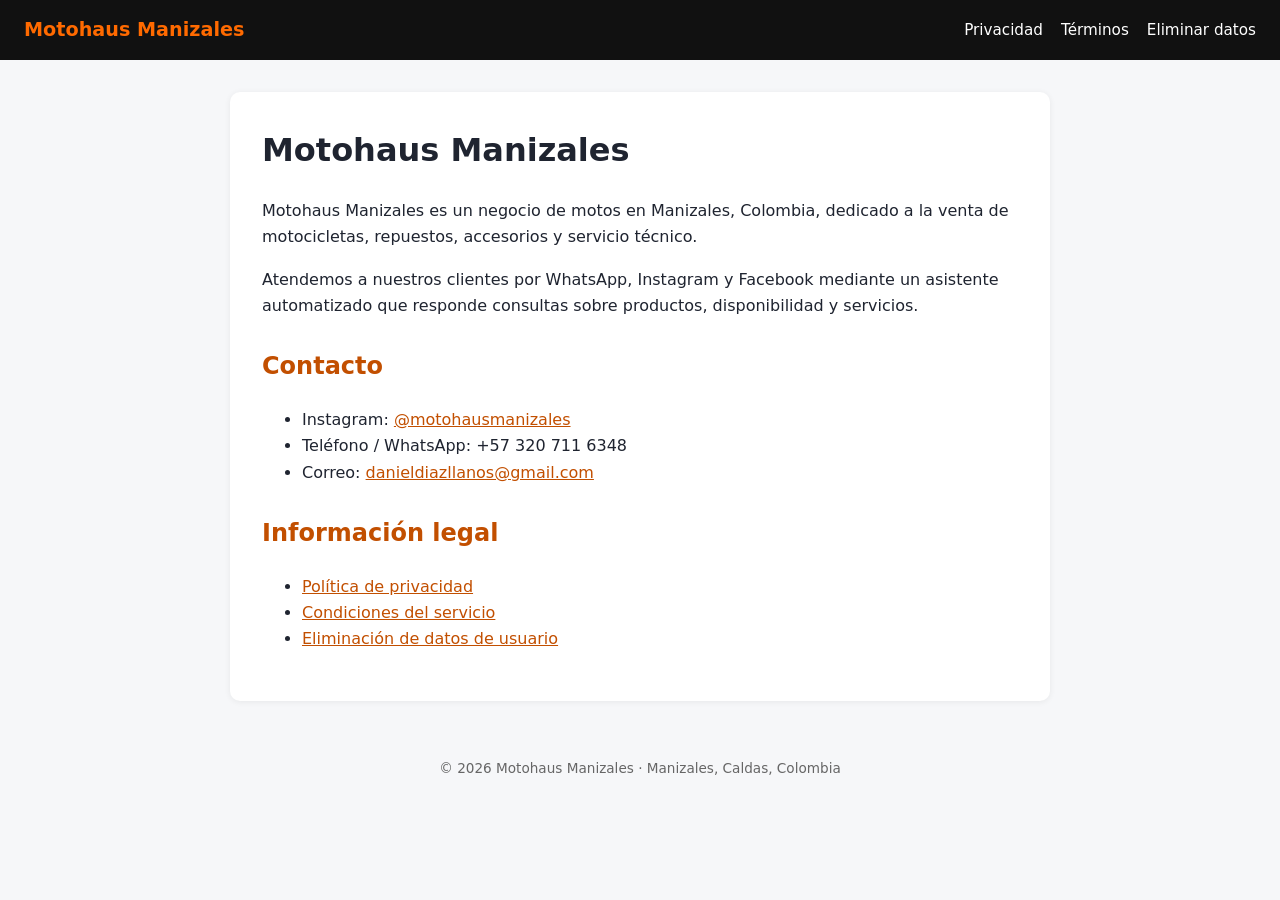
==== index.html @ 6884bd12 "Sitio Motohaus: privacidad, terminos y eliminacion de datos" ====
<!doctype html>
<html lang="es"><head><meta charset="utf-8"><meta name="viewport" content="width=device-width,initial-scale=1">
<title>Inicio | Motohaus Manizales</title><link rel="stylesheet" href="style.css"></head><body>
<header><a href="index.html" class="logo">Motohaus Manizales</a>
<nav><a href="privacidad.html">Privacidad</a><a href="terminos.html">Términos</a><a href="eliminar-datos.html">Eliminar datos</a></nav></header><main>
<h1>Motohaus Manizales</h1>
<p>Motohaus Manizales es un negocio de motos en Manizales, Colombia, dedicado a la venta de motocicletas, repuestos, accesorios y servicio técnico.</p>
<p>Atendemos a nuestros clientes por WhatsApp, Instagram y Facebook mediante un asistente automatizado que responde consultas sobre productos, disponibilidad y servicios.</p>
<h2>Contacto</h2>
<ul><li>Instagram: <a href="https://www.instagram.com/motohausmanizales/">@motohausmanizales</a></li>
<li>Teléfono / WhatsApp: +57 320 711 6348</li>
<li>Correo: <a href="mailto:danieldiazllanos@gmail.com">danieldiazllanos@gmail.com</a></li></ul>
<h2>Información legal</h2>
<ul><li><a href="privacidad.html">Política de privacidad</a></li><li><a href="terminos.html">Condiciones del servicio</a></li><li><a href="eliminar-datos.html">Eliminación de datos de usuario</a></li></ul>
</main><footer>© 2026 Motohaus Manizales · Manizales, Caldas, Colombia</footer></body></html>
---- style.css ----
*{box-sizing:border-box}body{margin:0;font-family:system-ui,Segoe UI,Arial,sans-serif;color:#1f2430;background:#f6f7f9;line-height:1.65}
header{background:#111;color:#fff;display:flex;flex-wrap:wrap;justify-content:space-between;align-items:center;padding:14px 24px;gap:8px}
header a{color:#fff;text-decoration:none}.logo{font-weight:700;font-size:1.2rem;color:#ff6a00}
nav a{margin-left:18px;font-size:.95rem}nav a:hover{color:#ff6a00}
main{max-width:820px;margin:32px auto;background:#fff;padding:32px;border-radius:10px;box-shadow:0 1px 6px #0001}
h1{margin-top:0}h2{margin-top:28px;color:#c24f00}a{color:#c24f00}
footer{text-align:center;color:#666;font-size:.85rem;padding:24px}
@media(max-width:600px){main{margin:12px;padding:20px}}
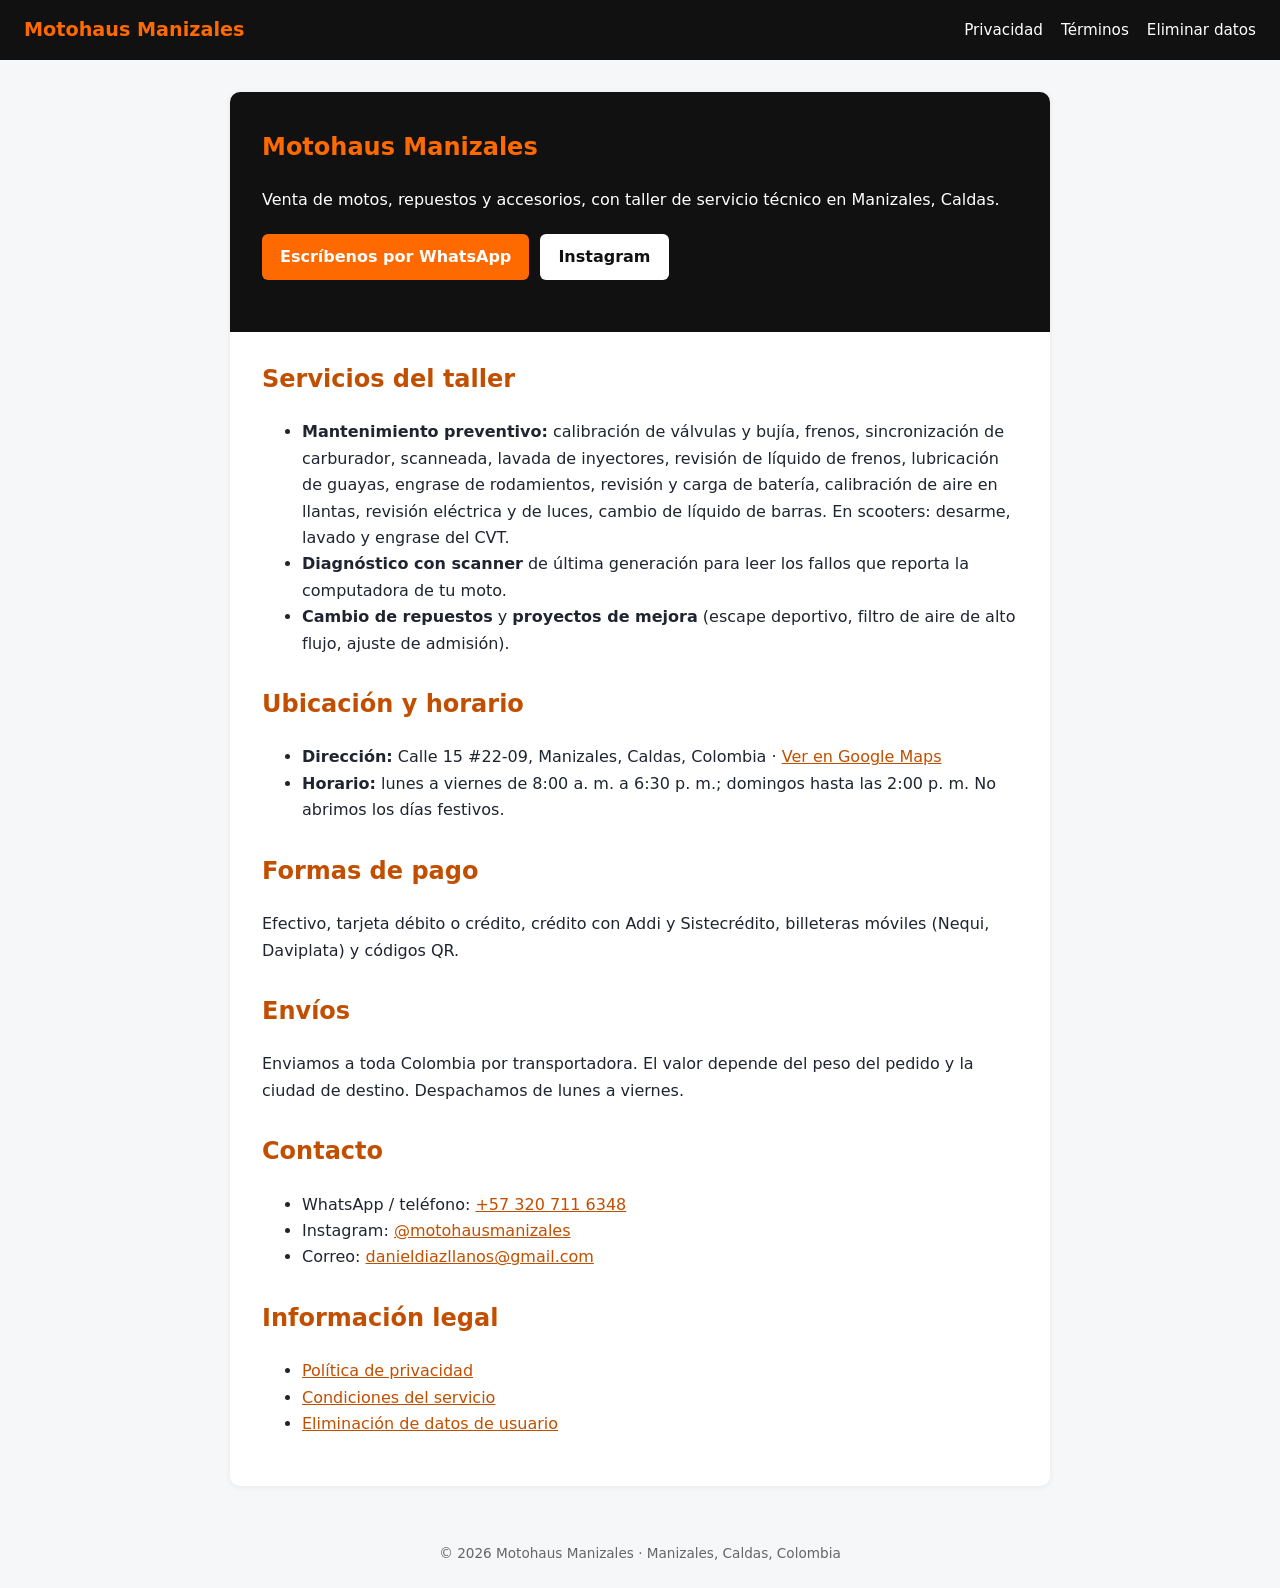
==== commit 0f5041e5: "Home con servicios, horario, direccion y pagos" ====
--- a/index.html
+++ b/index.html
@@ -3,12 +3,23 @@
 <title>Inicio | Motohaus Manizales</title><link rel="stylesheet" href="style.css"></head><body>
 <header><a href="index.html" class="logo">Motohaus Manizales</a>
 <nav><a href="privacidad.html">Privacidad</a><a href="terminos.html">Términos</a><a href="eliminar-datos.html">Eliminar datos</a></nav></header><main>
-<h1>Motohaus Manizales</h1>
-<p>Motohaus Manizales es un negocio de motos en Manizales, Colombia, dedicado a la venta de motocicletas, repuestos, accesorios y servicio técnico.</p>
-<p>Atendemos a nuestros clientes por WhatsApp, Instagram y Facebook mediante un asistente automatizado que responde consultas sobre productos, disponibilidad y servicios.</p>
+<section class="hero"><h1>Motohaus Manizales</h1>
+<p>Venta de motos, repuestos y accesorios, con taller de servicio técnico en Manizales, Caldas.</p>
+<p><a class="btn" href="https://wa.me/573207116348">Escríbenos por WhatsApp</a> <a class="btn alt" href="https://www.instagram.com/motohausmanizales/">Instagram</a></p></section>
+<h2>Servicios del taller</h2>
+<ul><li><strong>Mantenimiento preventivo:</strong> calibración de válvulas y bujía, frenos, sincronización de carburador, scanneada, lavada de inyectores, revisión de líquido de frenos, lubricación de guayas, engrase de rodamientos, revisión y carga de batería, calibración de aire en llantas, revisión eléctrica y de luces, cambio de líquido de barras. En scooters: desarme, lavado y engrase del CVT.</li>
+<li><strong>Diagnóstico con scanner</strong> de última generación para leer los fallos que reporta la computadora de tu moto.</li>
+<li><strong>Cambio de repuestos</strong> y <strong>proyectos de mejora</strong> (escape deportivo, filtro de aire de alto flujo, ajuste de admisión).</li></ul>
+<h2>Ubicación y horario</h2>
+<ul><li><strong>Dirección:</strong> Calle 15 #22-09, Manizales, Caldas, Colombia · <a href="https://www.google.com/maps/search/?api=1&query=Calle+15+%2322-09+Manizales+Caldas+Colombia">Ver en Google Maps</a></li>
+<li><strong>Horario:</strong> lunes a viernes de 8:00 a. m. a 6:30 p. m.; domingos hasta las 2:00 p. m. No abrimos los días festivos.</li></ul>
+<h2>Formas de pago</h2>
+<p>Efectivo, tarjeta débito o crédito, crédito con Addi y Sistecrédito, billeteras móviles (Nequi, Daviplata) y códigos QR.</p>
+<h2>Envíos</h2>
+<p>Enviamos a toda Colombia por transportadora. El valor depende del peso del pedido y la ciudad de destino. Despachamos de lunes a viernes.</p>
 <h2>Contacto</h2>
-<ul><li>Instagram: <a href="https://www.instagram.com/motohausmanizales/">@motohausmanizales</a></li>
-<li>Teléfono / WhatsApp: +57 320 711 6348</li>
+<ul><li>WhatsApp / teléfono: <a href="https://wa.me/573207116348">+57 320 711 6348</a></li>
+<li>Instagram: <a href="https://www.instagram.com/motohausmanizales/">@motohausmanizales</a></li>
 <li>Correo: <a href="mailto:danieldiazllanos@gmail.com">danieldiazllanos@gmail.com</a></li></ul>
 <h2>Información legal</h2>
 <ul><li><a href="privacidad.html">Política de privacidad</a></li><li><a href="terminos.html">Condiciones del servicio</a></li><li><a href="eliminar-datos.html">Eliminación de datos de usuario</a></li></ul>
--- a/style.css
+++ b/style.css
@@ -6,3 +6,6 @@
 h1{margin-top:0}h2{margin-top:28px;color:#c24f00}a{color:#c24f00}
 footer{text-align:center;color:#666;font-size:.85rem;padding:24px}
 @media(max-width:600px){main{margin:12px;padding:20px}}
+.hero{background:#111;color:#fff;margin:-32px -32px 8px;padding:36px 32px;border-radius:10px 10px 0 0}.hero h1{color:#ff6a00}
+.btn{display:inline-block;background:#ff6a00;color:#fff;padding:10px 18px;border-radius:6px;text-decoration:none;font-weight:600;margin:4px 6px 0 0}.btn.alt{background:#fff;color:#111}
+@media(max-width:600px){.hero{margin:-20px -20px 8px;padding:24px 20px}}
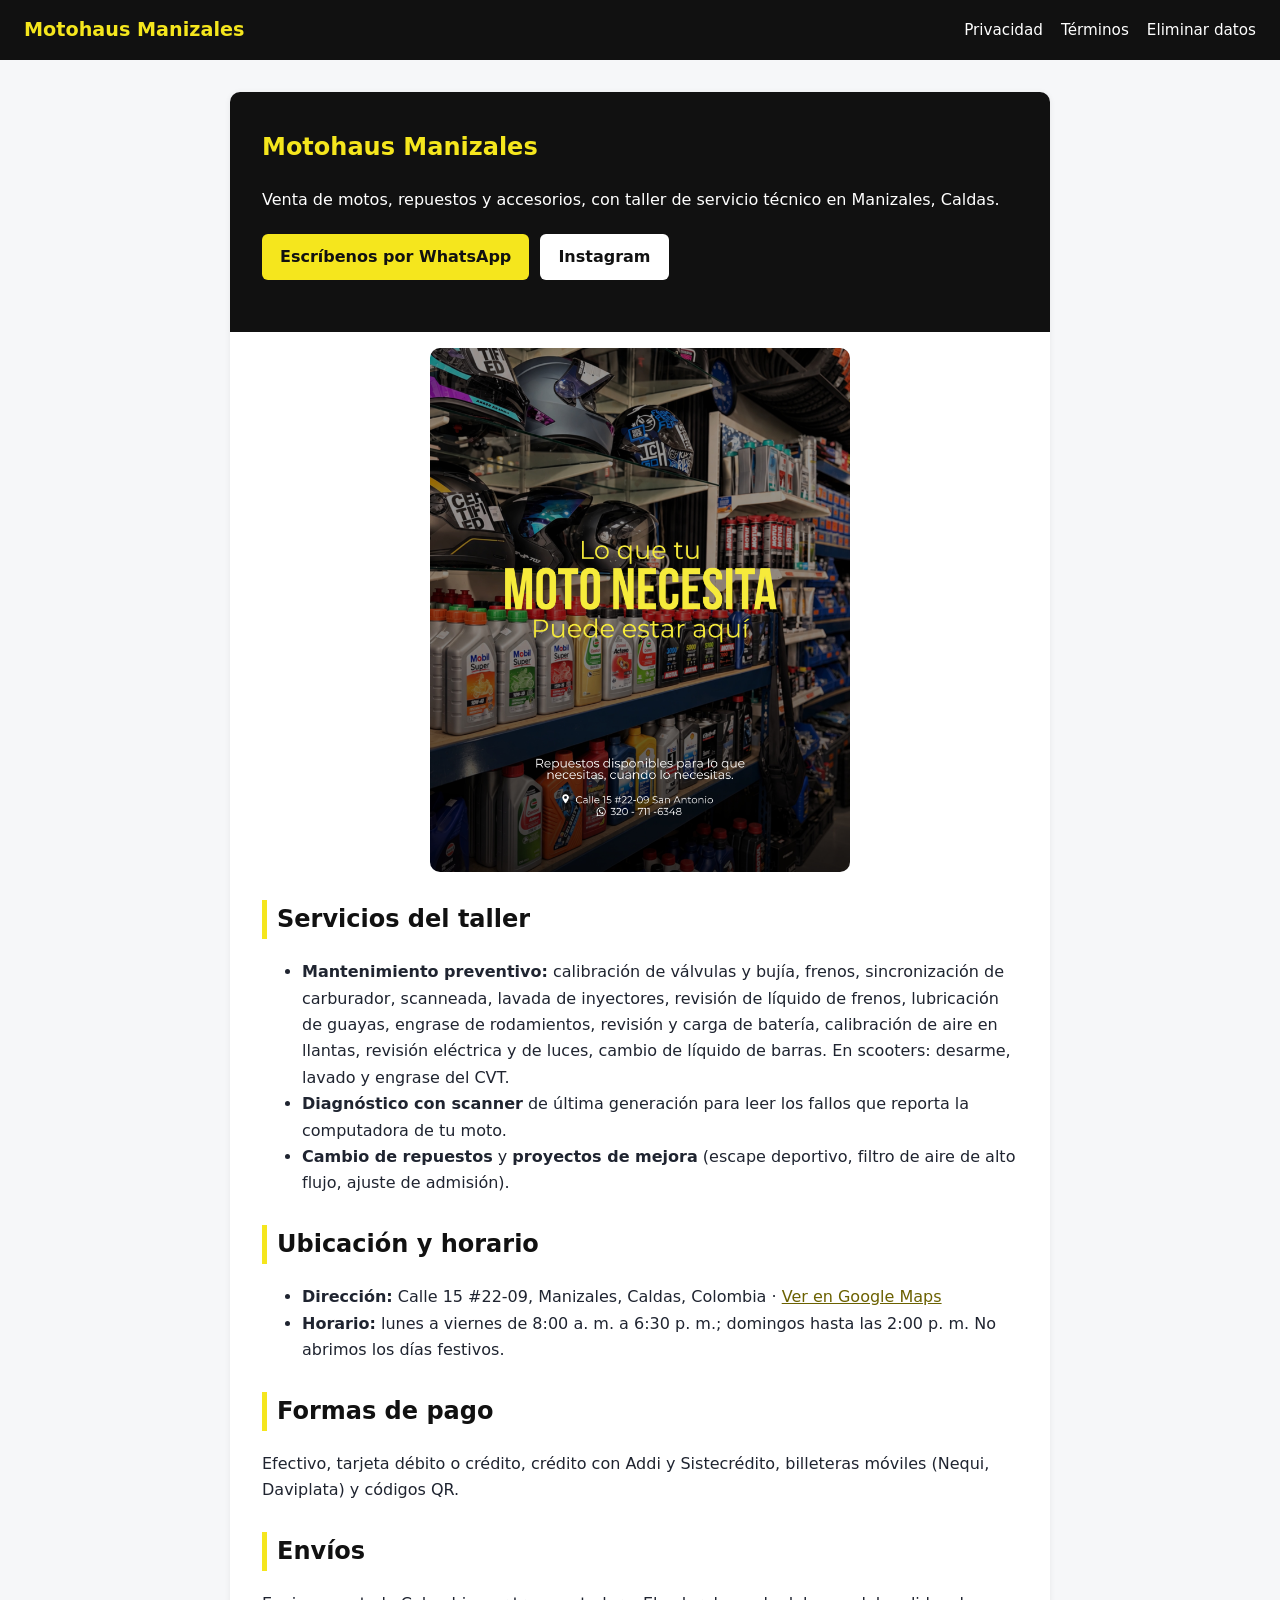
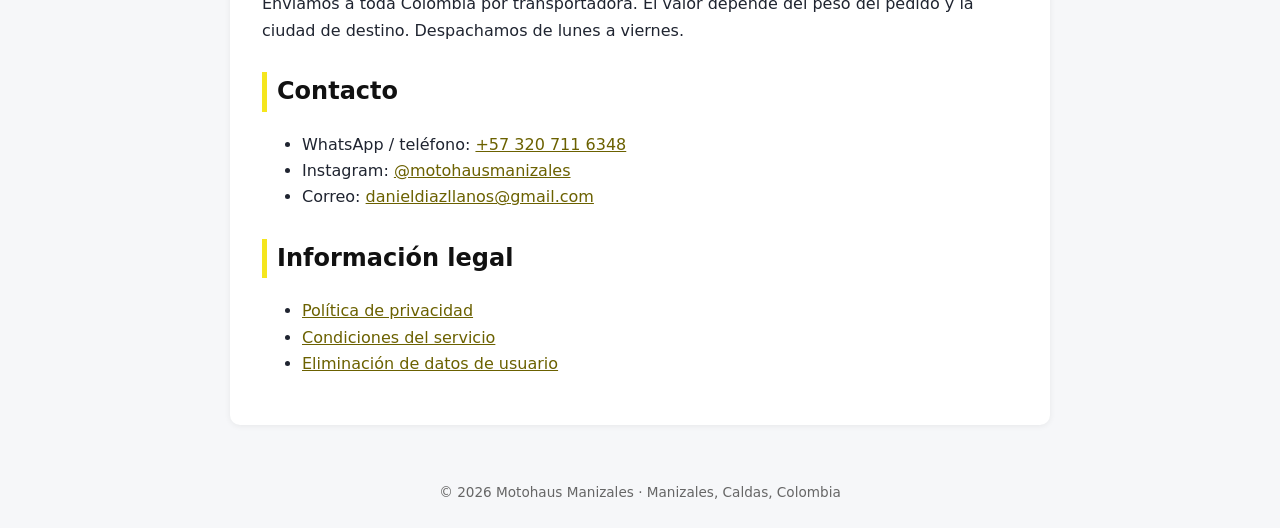
==== commit 9dc8a091: "Foto del local y colores de marca" ====
--- a/index.html
+++ b/index.html
@@ -6,6 +6,7 @@
 <section class="hero"><h1>Motohaus Manizales</h1>
 <p>Venta de motos, repuestos y accesorios, con taller de servicio técnico en Manizales, Caldas.</p>
 <p><a class="btn" href="https://wa.me/573207116348">Escríbenos por WhatsApp</a> <a class="btn alt" href="https://www.instagram.com/motohausmanizales/">Instagram</a></p></section>
+<img class="foto" src="img/repuestos.jpg" alt="Repuestos, lubricantes y cascos disponibles en Motohaus Manizales" loading="lazy">
 <h2>Servicios del taller</h2>
 <ul><li><strong>Mantenimiento preventivo:</strong> calibración de válvulas y bujía, frenos, sincronización de carburador, scanneada, lavada de inyectores, revisión de líquido de frenos, lubricación de guayas, engrase de rodamientos, revisión y carga de batería, calibración de aire en llantas, revisión eléctrica y de luces, cambio de líquido de barras. En scooters: desarme, lavado y engrase del CVT.</li>
 <li><strong>Diagnóstico con scanner</strong> de última generación para leer los fallos que reporta la computadora de tu moto.</li>
--- a/style.css
+++ b/style.css
@@ -1,11 +1,13 @@
 *{box-sizing:border-box}body{margin:0;font-family:system-ui,Segoe UI,Arial,sans-serif;color:#1f2430;background:#f6f7f9;line-height:1.65}
 header{background:#111;color:#fff;display:flex;flex-wrap:wrap;justify-content:space-between;align-items:center;padding:14px 24px;gap:8px}
-header a{color:#fff;text-decoration:none}.logo{font-weight:700;font-size:1.2rem;color:#ff6a00}
-nav a{margin-left:18px;font-size:.95rem}nav a:hover{color:#ff6a00}
+header a{color:#fff;text-decoration:none}.logo{font-weight:700;font-size:1.2rem;color:#f5e61d}
+nav a{margin-left:18px;font-size:.95rem}nav a:hover{color:#f5e61d}
 main{max-width:820px;margin:32px auto;background:#fff;padding:32px;border-radius:10px;box-shadow:0 1px 6px #0001}
-h1{margin-top:0}h2{margin-top:28px;color:#c24f00}a{color:#c24f00}
+h1{margin-top:0}h2{margin-top:28px;color:#8a7d00}a{color:#8a7d00}
 footer{text-align:center;color:#666;font-size:.85rem;padding:24px}
 @media(max-width:600px){main{margin:12px;padding:20px}}
-.hero{background:#111;color:#fff;margin:-32px -32px 8px;padding:36px 32px;border-radius:10px 10px 0 0}.hero h1{color:#ff6a00}
-.btn{display:inline-block;background:#ff6a00;color:#fff;padding:10px 18px;border-radius:6px;text-decoration:none;font-weight:600;margin:4px 6px 0 0}.btn.alt{background:#fff;color:#111}
+.hero{background:#111;color:#fff;margin:-32px -32px 8px;padding:36px 32px;border-radius:10px 10px 0 0}.hero h1{color:#f5e61d}
+.btn{display:inline-block;background:#f5e61d;color:#fff;padding:10px 18px;border-radius:6px;text-decoration:none;font-weight:600;margin:4px 6px 0 0}.btn.alt{background:#fff;color:#111}
 @media(max-width:600px){.hero{margin:-20px -20px 8px;padding:24px 20px}}
+.foto{width:100%;max-width:420px;display:block;margin:16px auto;border-radius:10px}
+.btn{color:#111}.hero h1{color:#f5e61d}h2{border-left:5px solid #f5e61d;padding-left:10px;color:#111}a{color:#6b6100}
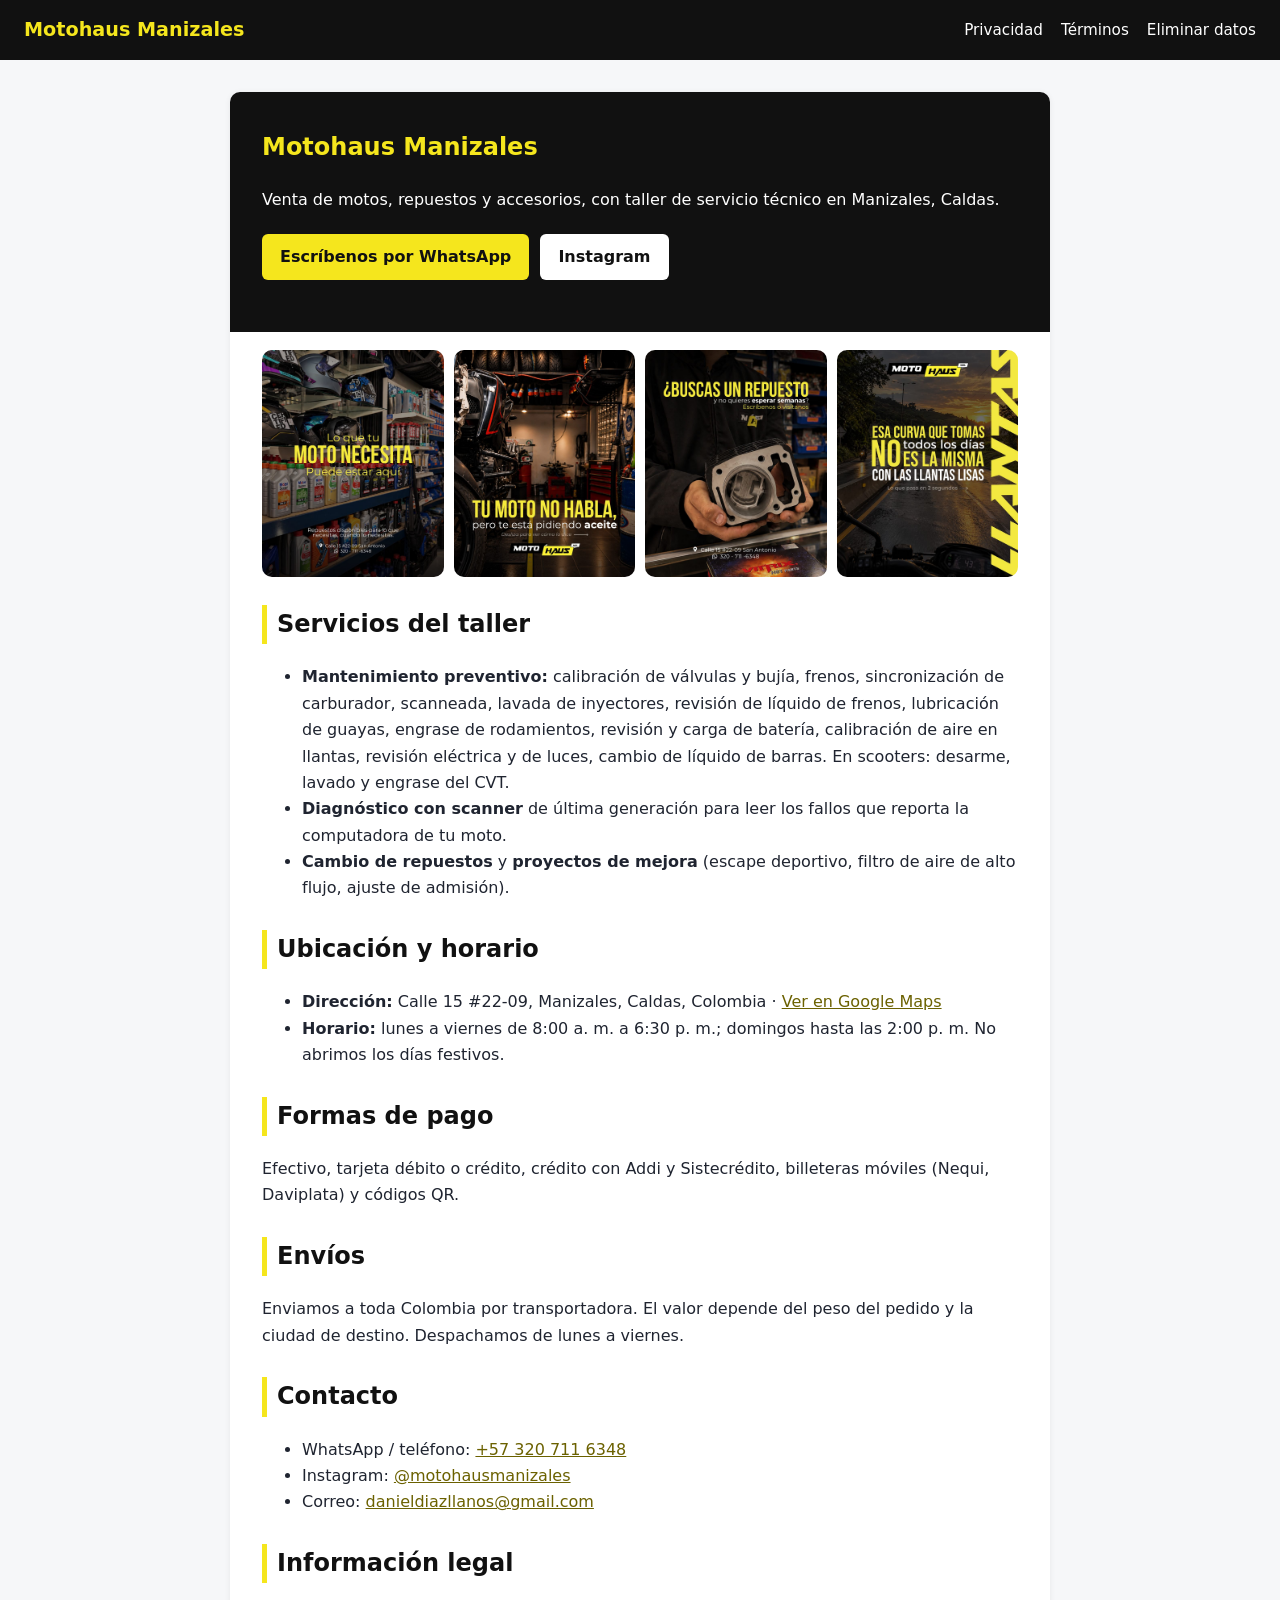
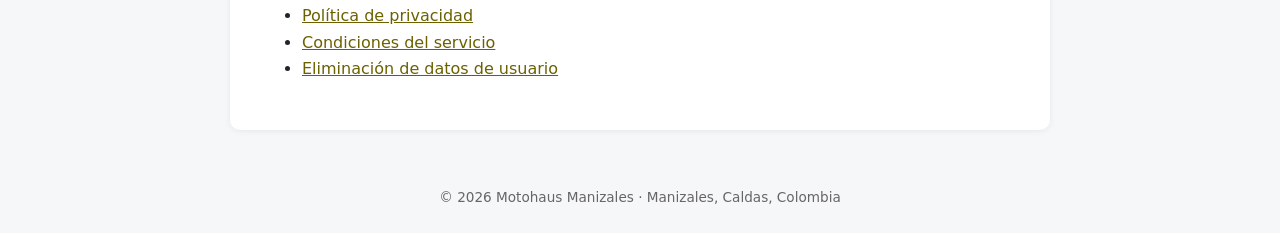
==== commit 389f677a: "Galeria de fotos optimizadas" ====
--- a/index.html
+++ b/index.html
@@ -6,7 +6,12 @@
 <section class="hero"><h1>Motohaus Manizales</h1>
 <p>Venta de motos, repuestos y accesorios, con taller de servicio técnico en Manizales, Caldas.</p>
 <p><a class="btn" href="https://wa.me/573207116348">Escríbenos por WhatsApp</a> <a class="btn alt" href="https://www.instagram.com/motohausmanizales/">Instagram</a></p></section>
-<img class="foto" src="img/repuestos.jpg" alt="Repuestos, lubricantes y cascos disponibles en Motohaus Manizales" loading="lazy">
+<div class="galeria">
+<img src="img/repuestos.jpg" alt="Repuestos, lubricantes y cascos en Motohaus Manizales" loading="lazy">
+<img src="img/taller.jpg" alt="Taller de servicio técnico de Motohaus Manizales" loading="lazy">
+<img src="img/repuesto-mano.jpg" alt="Repuestos originales disponibles en Motohaus" loading="lazy">
+<img src="img/carretera.jpg" alt="Motohaus: llantas y seguridad en carretera" loading="lazy">
+</div>
 <h2>Servicios del taller</h2>
 <ul><li><strong>Mantenimiento preventivo:</strong> calibración de válvulas y bujía, frenos, sincronización de carburador, scanneada, lavada de inyectores, revisión de líquido de frenos, lubricación de guayas, engrase de rodamientos, revisión y carga de batería, calibración de aire en llantas, revisión eléctrica y de luces, cambio de líquido de barras. En scooters: desarme, lavado y engrase del CVT.</li>
 <li><strong>Diagnóstico con scanner</strong> de última generación para leer los fallos que reporta la computadora de tu moto.</li>
--- a/style.css
+++ b/style.css
@@ -11,3 +11,4 @@
 @media(max-width:600px){.hero{margin:-20px -20px 8px;padding:24px 20px}}
 .foto{width:100%;max-width:420px;display:block;margin:16px auto;border-radius:10px}
 .btn{color:#111}.hero h1{color:#f5e61d}h2{border-left:5px solid #f5e61d;padding-left:10px;color:#111}a{color:#6b6100}
+.galeria{display:grid;grid-template-columns:repeat(auto-fit,minmax(180px,1fr));gap:10px;margin:18px 0}.galeria img{width:100%;height:100%;object-fit:cover;aspect-ratio:4/5;border-radius:10px}
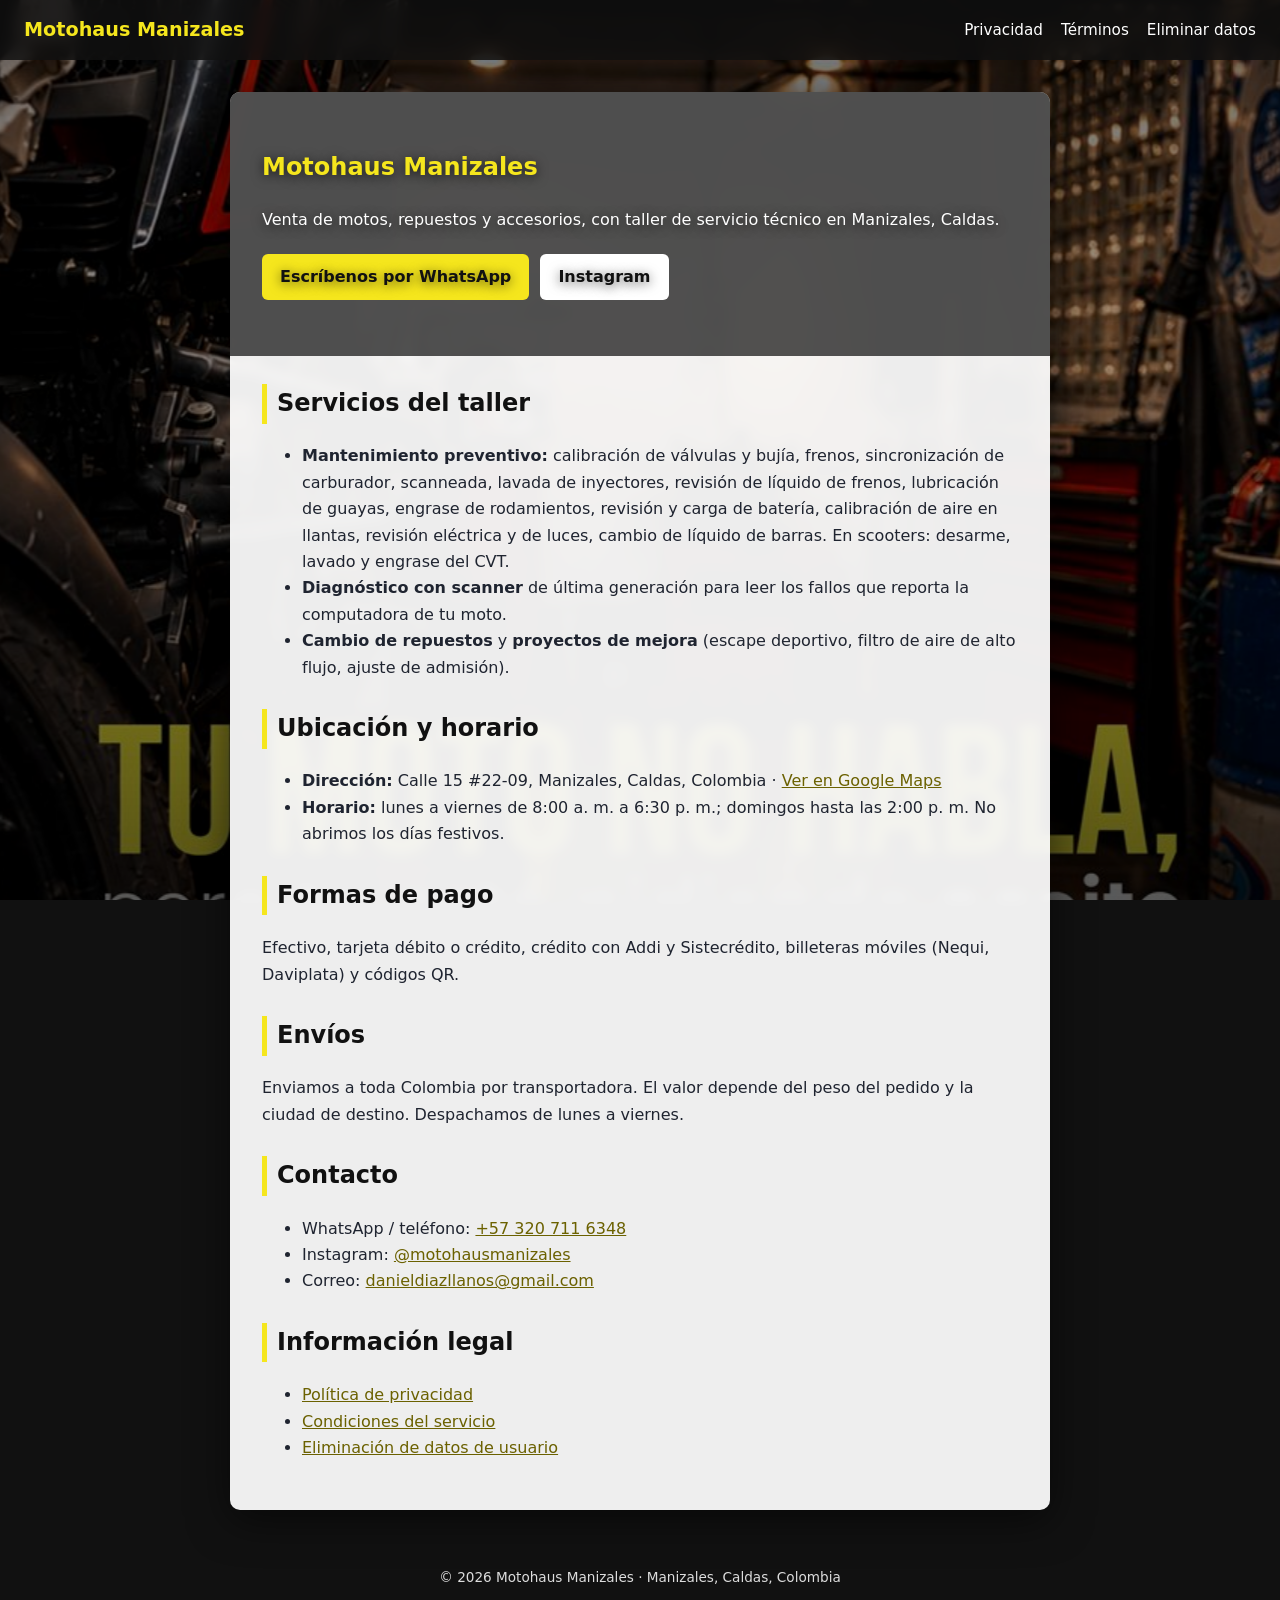
==== commit 3e0ade1f: "Fondo con imagenes y efecto parallax al hacer scroll" ====
--- a/index.html
+++ b/index.html
@@ -1,17 +1,12 @@
 <!doctype html>
 <html lang="es"><head><meta charset="utf-8"><meta name="viewport" content="width=device-width,initial-scale=1">
-<title>Inicio | Motohaus Manizales</title><link rel="stylesheet" href="style.css"></head><body>
+<title>Inicio | Motohaus Manizales</title><link rel="stylesheet" href="style.css"></head><body><div class="fondo" aria-hidden="true"><div class="fondo-capa" style="background-image:url(img/taller.jpg)"></div><div class="fondo-capa" style="background-image:url(img/repuestos.jpg)"></div><div class="fondo-capa" style="background-image:url(img/repuesto-mano.jpg)"></div><div class="fondo-capa" style="background-image:url(img/carretera.jpg)"></div><div class="fondo-velo"></div></div>
+
 <header><a href="index.html" class="logo">Motohaus Manizales</a>
 <nav><a href="privacidad.html">Privacidad</a><a href="terminos.html">Términos</a><a href="eliminar-datos.html">Eliminar datos</a></nav></header><main>
 <section class="hero"><h1>Motohaus Manizales</h1>
 <p>Venta de motos, repuestos y accesorios, con taller de servicio técnico en Manizales, Caldas.</p>
 <p><a class="btn" href="https://wa.me/573207116348">Escríbenos por WhatsApp</a> <a class="btn alt" href="https://www.instagram.com/motohausmanizales/">Instagram</a></p></section>
-<div class="galeria">
-<img src="img/repuestos.jpg" alt="Repuestos, lubricantes y cascos en Motohaus Manizales" loading="lazy">
-<img src="img/taller.jpg" alt="Taller de servicio técnico de Motohaus Manizales" loading="lazy">
-<img src="img/repuesto-mano.jpg" alt="Repuestos originales disponibles en Motohaus" loading="lazy">
-<img src="img/carretera.jpg" alt="Motohaus: llantas y seguridad en carretera" loading="lazy">
-</div>
 <h2>Servicios del taller</h2>
 <ul><li><strong>Mantenimiento preventivo:</strong> calibración de válvulas y bujía, frenos, sincronización de carburador, scanneada, lavada de inyectores, revisión de líquido de frenos, lubricación de guayas, engrase de rodamientos, revisión y carga de batería, calibración de aire en llantas, revisión eléctrica y de luces, cambio de líquido de barras. En scooters: desarme, lavado y engrase del CVT.</li>
 <li><strong>Diagnóstico con scanner</strong> de última generación para leer los fallos que reporta la computadora de tu moto.</li>
@@ -29,4 +24,4 @@
 <li>Correo: <a href="mailto:danieldiazllanos@gmail.com">danieldiazllanos@gmail.com</a></li></ul>
 <h2>Información legal</h2>
 <ul><li><a href="privacidad.html">Política de privacidad</a></li><li><a href="terminos.html">Condiciones del servicio</a></li><li><a href="eliminar-datos.html">Eliminación de datos de usuario</a></li></ul>
-</main><footer>© 2026 Motohaus Manizales · Manizales, Caldas, Colombia</footer></body></html>
+</main><footer>© 2026 Motohaus Manizales · Manizales, Caldas, Colombia</footer><script src="fondo.js"></script></body></html>
--- a/style.css
+++ b/style.css
@@ -1,4 +1,4 @@
-*{box-sizing:border-box}body{margin:0;font-family:system-ui,Segoe UI,Arial,sans-serif;color:#1f2430;background:#f6f7f9;line-height:1.65}
+*{box-sizing:border-box}body{margin:0;font-family:system-ui,Segoe UI,Arial,sans-serif;color:#1f2430;background:#111;line-height:1.65}
 header{background:#111;color:#fff;display:flex;flex-wrap:wrap;justify-content:space-between;align-items:center;padding:14px 24px;gap:8px}
 header a{color:#fff;text-decoration:none}.logo{font-weight:700;font-size:1.2rem;color:#f5e61d}
 nav a{margin-left:18px;font-size:.95rem}nav a:hover{color:#f5e61d}
@@ -12,3 +12,14 @@
 .foto{width:100%;max-width:420px;display:block;margin:16px auto;border-radius:10px}
 .btn{color:#111}.hero h1{color:#f5e61d}h2{border-left:5px solid #f5e61d;padding-left:10px;color:#111}a{color:#6b6100}
 .galeria{display:grid;grid-template-columns:repeat(auto-fit,minmax(180px,1fr));gap:10px;margin:18px 0}.galeria img{width:100%;height:100%;object-fit:cover;aspect-ratio:4/5;border-radius:10px}
+
+.fondo{position:fixed;inset:0;z-index:-1;overflow:hidden;background:#111}
+.fondo-capa{position:absolute;inset:0;background-size:cover;background-position:center;opacity:0;transform:scale(1.06);will-change:opacity,transform}
+.fondo-capa:first-child{opacity:1}
+.fondo-velo{position:absolute;inset:0;background:linear-gradient(180deg,rgba(0,0,0,.55),rgba(0,0,0,.35) 40%,rgba(0,0,0,.65))}
+header{position:sticky;top:0;z-index:5;background:rgba(17,17,17,.82);backdrop-filter:blur(8px)}
+main{background:rgba(255,255,255,.93);backdrop-filter:blur(6px);box-shadow:0 10px 40px #0008}
+.hero{background:rgba(17,17,17,.72);border-radius:10px 10px 0 0;color:#fff;margin:-32px -32px 8px;padding:56px 32px 40px;text-shadow:0 2px 12px #000a}
+footer{color:#ddd}
+@media(max-width:600px){.hero{margin:-20px -20px 8px;padding:36px 20px 28px}}
+@media(prefers-reduced-motion:reduce){.fondo-capa{transition:none}}
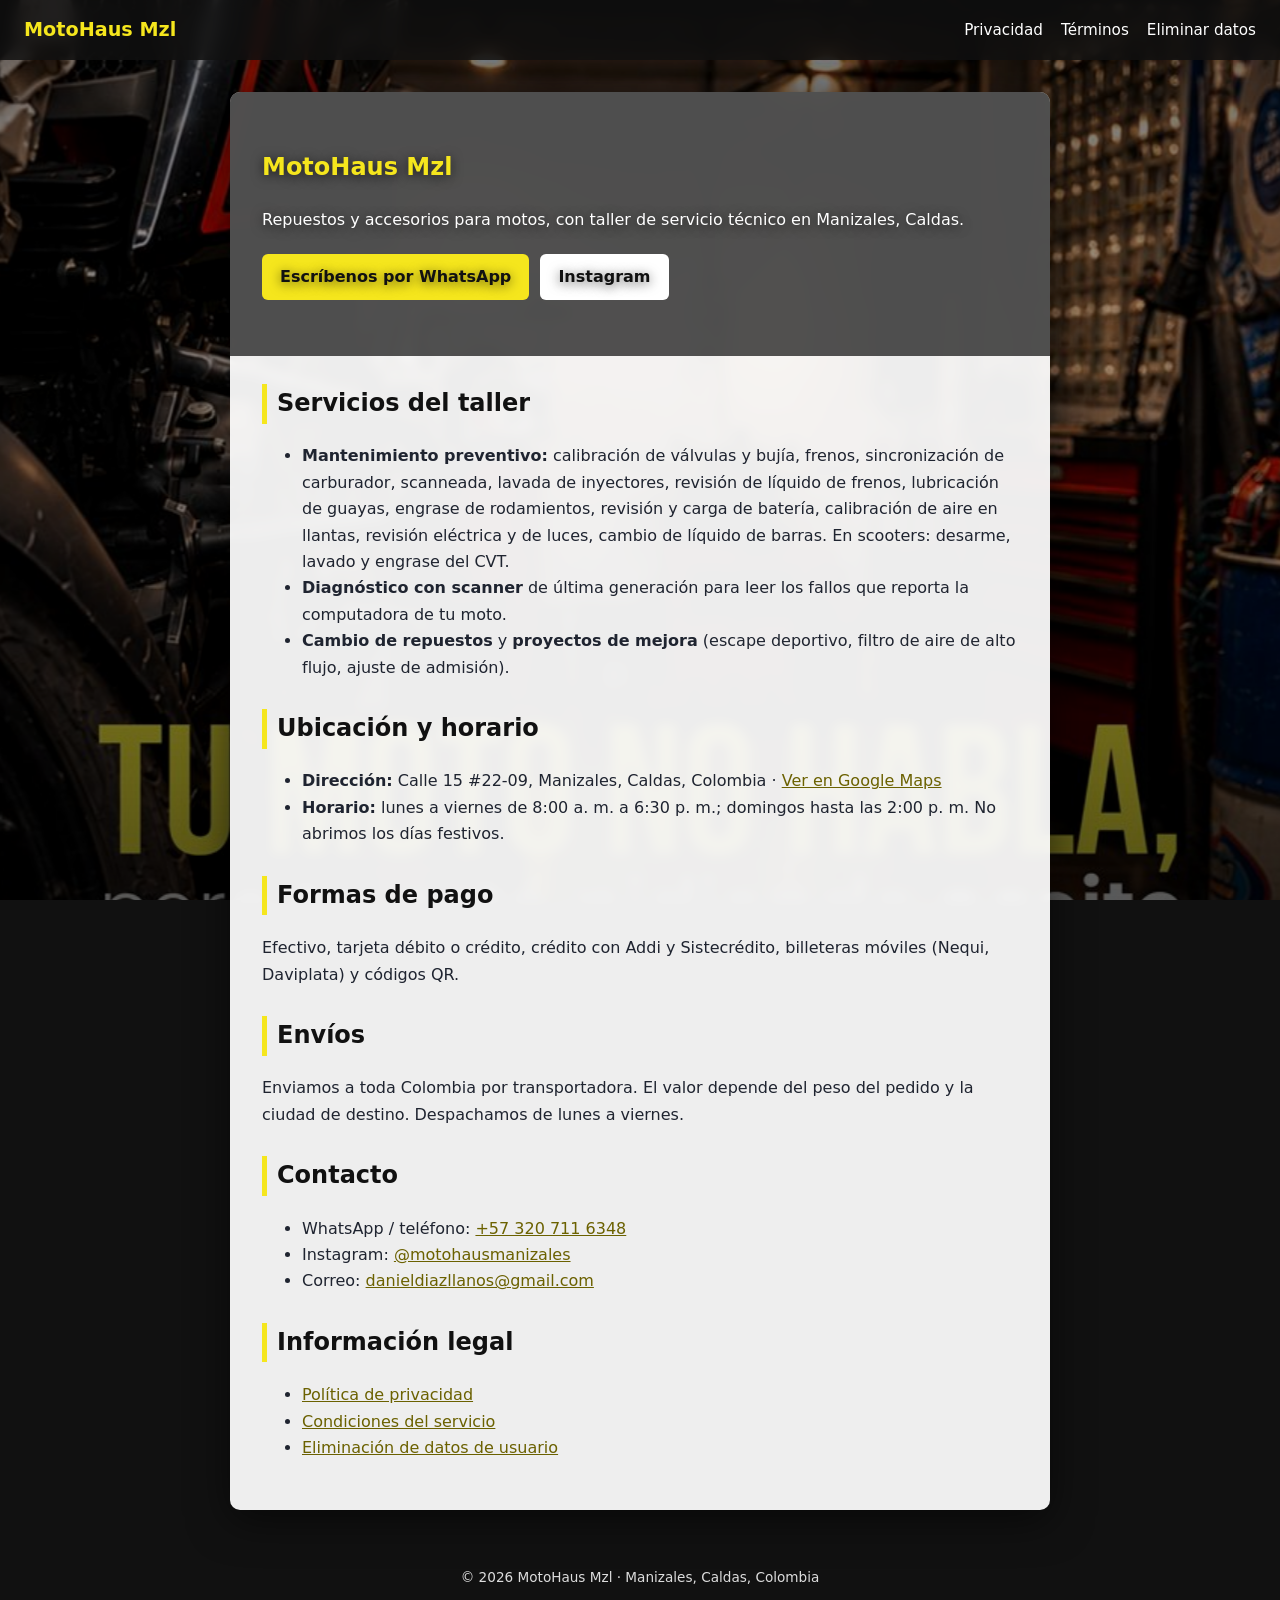
==== commit f7299a6b: "Nombre MotoHaus Mzl y quitar venta de motos" ====
--- a/index.html
+++ b/index.html
@@ -1,11 +1,11 @@
 <!doctype html>
 <html lang="es"><head><meta charset="utf-8"><meta name="viewport" content="width=device-width,initial-scale=1">
-<title>Inicio | Motohaus Manizales</title><link rel="stylesheet" href="style.css"></head><body><div class="fondo" aria-hidden="true"><div class="fondo-capa" style="background-image:url(img/taller.jpg)"></div><div class="fondo-capa" style="background-image:url(img/repuestos.jpg)"></div><div class="fondo-capa" style="background-image:url(img/repuesto-mano.jpg)"></div><div class="fondo-capa" style="background-image:url(img/carretera.jpg)"></div><div class="fondo-velo"></div></div>
+<title>Inicio | MotoHaus Mzl</title><link rel="stylesheet" href="style.css"></head><body><div class="fondo" aria-hidden="true"><div class="fondo-capa" style="background-image:url(img/taller.jpg)"></div><div class="fondo-capa" style="background-image:url(img/repuestos.jpg)"></div><div class="fondo-capa" style="background-image:url(img/repuesto-mano.jpg)"></div><div class="fondo-capa" style="background-image:url(img/carretera.jpg)"></div><div class="fondo-velo"></div></div>
 
-<header><a href="index.html" class="logo">Motohaus Manizales</a>
+<header><a href="index.html" class="logo">MotoHaus Mzl</a>
 <nav><a href="privacidad.html">Privacidad</a><a href="terminos.html">Términos</a><a href="eliminar-datos.html">Eliminar datos</a></nav></header><main>
-<section class="hero"><h1>Motohaus Manizales</h1>
-<p>Venta de motos, repuestos y accesorios, con taller de servicio técnico en Manizales, Caldas.</p>
+<section class="hero"><h1>MotoHaus Mzl</h1>
+<p>Repuestos y accesorios para motos, con taller de servicio técnico en Manizales, Caldas.</p>
 <p><a class="btn" href="https://wa.me/573207116348">Escríbenos por WhatsApp</a> <a class="btn alt" href="https://www.instagram.com/motohausmanizales/">Instagram</a></p></section>
 <h2>Servicios del taller</h2>
 <ul><li><strong>Mantenimiento preventivo:</strong> calibración de válvulas y bujía, frenos, sincronización de carburador, scanneada, lavada de inyectores, revisión de líquido de frenos, lubricación de guayas, engrase de rodamientos, revisión y carga de batería, calibración de aire en llantas, revisión eléctrica y de luces, cambio de líquido de barras. En scooters: desarme, lavado y engrase del CVT.</li>
@@ -24,4 +24,4 @@
 <li>Correo: <a href="mailto:danieldiazllanos@gmail.com">danieldiazllanos@gmail.com</a></li></ul>
 <h2>Información legal</h2>
 <ul><li><a href="privacidad.html">Política de privacidad</a></li><li><a href="terminos.html">Condiciones del servicio</a></li><li><a href="eliminar-datos.html">Eliminación de datos de usuario</a></li></ul>
-</main><footer>© 2026 Motohaus Manizales · Manizales, Caldas, Colombia</footer><script src="fondo.js"></script></body></html>
+</main><footer>© 2026 MotoHaus Mzl · Manizales, Caldas, Colombia</footer><script src="fondo.js"></script></body></html>
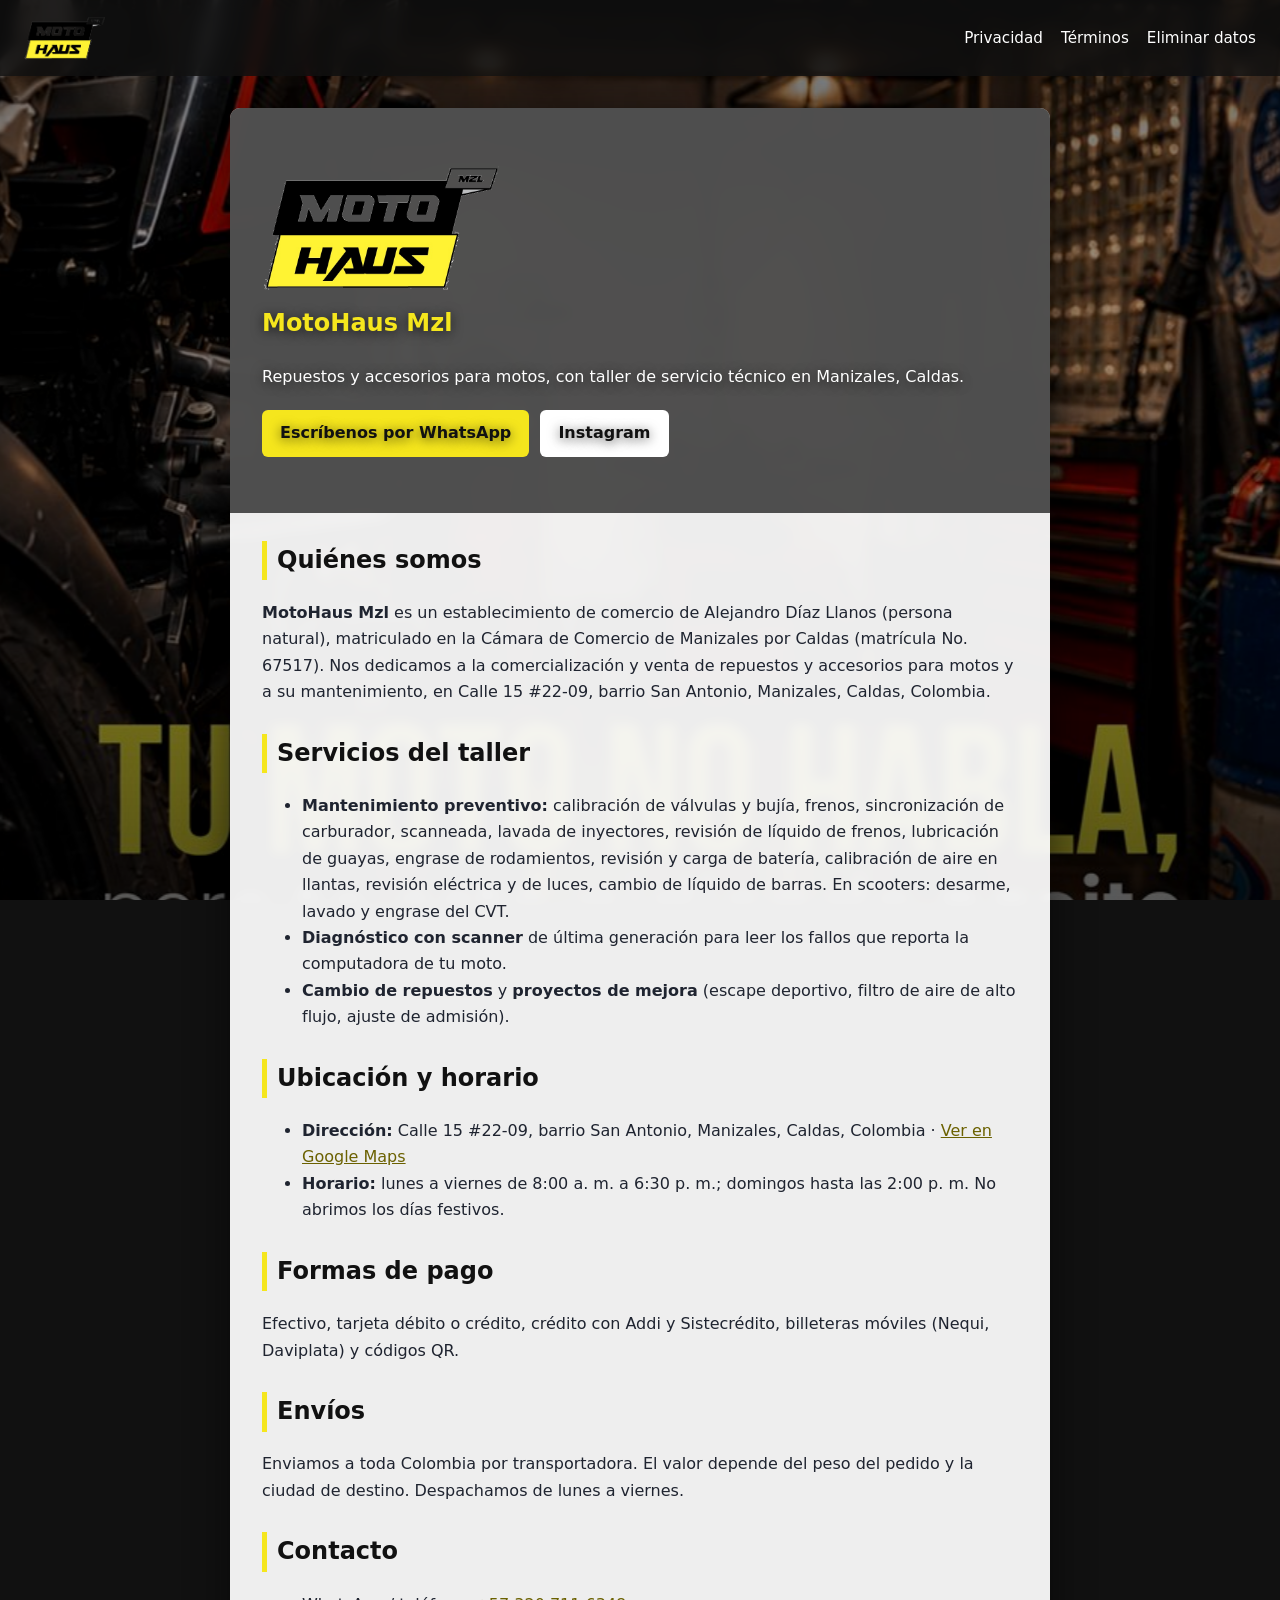
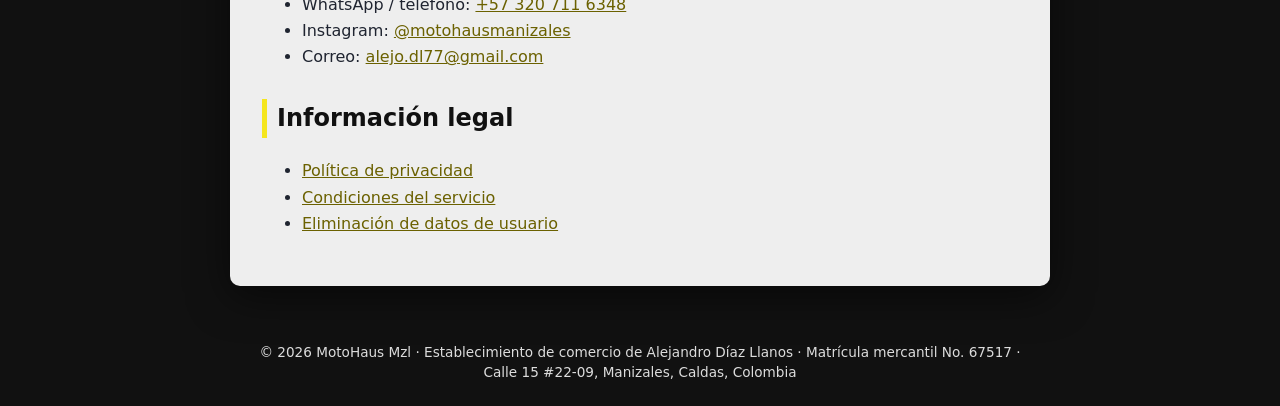
==== commit b45f2a1c: "Logo, datos del titular y correo para verificacion de Meta" ====
--- a/index.html
+++ b/index.html
@@ -1,18 +1,20 @@
 <!doctype html>
 <html lang="es"><head><meta charset="utf-8"><meta name="viewport" content="width=device-width,initial-scale=1">
-<title>Inicio | MotoHaus Mzl</title><link rel="stylesheet" href="style.css"></head><body><div class="fondo" aria-hidden="true"><div class="fondo-capa" style="background-image:url(img/taller.jpg)"></div><div class="fondo-capa" style="background-image:url(img/repuestos.jpg)"></div><div class="fondo-capa" style="background-image:url(img/repuesto-mano.jpg)"></div><div class="fondo-capa" style="background-image:url(img/carretera.jpg)"></div><div class="fondo-velo"></div></div>
+<title>Inicio | MotoHaus Mzl</title><link rel="icon" type="image/png" href="img/favicon.png"><meta name="description" content="MotoHaus Mzl: repuestos, accesorios y taller de servicio técnico para motos en Manizales, Caldas."><link rel="stylesheet" href="style.css"></head><body><div class="fondo" aria-hidden="true"><div class="fondo-capa" style="background-image:url(img/taller.jpg)"></div><div class="fondo-capa" style="background-image:url(img/repuestos.jpg)"></div><div class="fondo-velo"></div></div>
 
-<header><a href="index.html" class="logo">MotoHaus Mzl</a>
+<header><a href="index.html" class="logo"><img src="img/logo.png" alt="MotoHaus Mzl" width="88" height="47"></a>
 <nav><a href="privacidad.html">Privacidad</a><a href="terminos.html">Términos</a><a href="eliminar-datos.html">Eliminar datos</a></nav></header><main>
-<section class="hero"><h1>MotoHaus Mzl</h1>
+<section class="hero"><img class="hero-logo" src="img/logo.png" alt="MotoHaus Mzl" width="260" height="139"><h1>MotoHaus Mzl</h1>
 <p>Repuestos y accesorios para motos, con taller de servicio técnico en Manizales, Caldas.</p>
 <p><a class="btn" href="https://wa.me/573207116348">Escríbenos por WhatsApp</a> <a class="btn alt" href="https://www.instagram.com/motohausmanizales/">Instagram</a></p></section>
+<h2>Quiénes somos</h2>
+<p><strong>MotoHaus Mzl</strong> es un establecimiento de comercio de Alejandro Díaz Llanos (persona natural), matriculado en la Cámara de Comercio de Manizales por Caldas (matrícula No. 67517). Nos dedicamos a la comercialización y venta de repuestos y accesorios para motos y a su mantenimiento, en Calle 15 #22-09, barrio San Antonio, Manizales, Caldas, Colombia.</p>
 <h2>Servicios del taller</h2>
 <ul><li><strong>Mantenimiento preventivo:</strong> calibración de válvulas y bujía, frenos, sincronización de carburador, scanneada, lavada de inyectores, revisión de líquido de frenos, lubricación de guayas, engrase de rodamientos, revisión y carga de batería, calibración de aire en llantas, revisión eléctrica y de luces, cambio de líquido de barras. En scooters: desarme, lavado y engrase del CVT.</li>
 <li><strong>Diagnóstico con scanner</strong> de última generación para leer los fallos que reporta la computadora de tu moto.</li>
 <li><strong>Cambio de repuestos</strong> y <strong>proyectos de mejora</strong> (escape deportivo, filtro de aire de alto flujo, ajuste de admisión).</li></ul>
 <h2>Ubicación y horario</h2>
-<ul><li><strong>Dirección:</strong> Calle 15 #22-09, Manizales, Caldas, Colombia · <a href="https://www.google.com/maps/search/?api=1&query=Calle+15+%2322-09+Manizales+Caldas+Colombia">Ver en Google Maps</a></li>
+<ul><li><strong>Dirección:</strong> Calle 15 #22-09, barrio San Antonio, Manizales, Caldas, Colombia · <a href="https://www.google.com/maps/search/?api=1&query=Calle+15+%2322-09+Manizales+Caldas+Colombia">Ver en Google Maps</a></li>
 <li><strong>Horario:</strong> lunes a viernes de 8:00 a. m. a 6:30 p. m.; domingos hasta las 2:00 p. m. No abrimos los días festivos.</li></ul>
 <h2>Formas de pago</h2>
 <p>Efectivo, tarjeta débito o crédito, crédito con Addi y Sistecrédito, billeteras móviles (Nequi, Daviplata) y códigos QR.</p>
@@ -21,7 +23,7 @@
 <h2>Contacto</h2>
 <ul><li>WhatsApp / teléfono: <a href="https://wa.me/573207116348">+57 320 711 6348</a></li>
 <li>Instagram: <a href="https://www.instagram.com/motohausmanizales/">@motohausmanizales</a></li>
-<li>Correo: <a href="mailto:danieldiazllanos@gmail.com">danieldiazllanos@gmail.com</a></li></ul>
+<li>Correo: <a href="mailto:alejo.dl77@gmail.com">alejo.dl77@gmail.com</a></li></ul>
 <h2>Información legal</h2>
 <ul><li><a href="privacidad.html">Política de privacidad</a></li><li><a href="terminos.html">Condiciones del servicio</a></li><li><a href="eliminar-datos.html">Eliminación de datos de usuario</a></li></ul>
-</main><footer>© 2026 MotoHaus Mzl · Manizales, Caldas, Colombia</footer><script src="fondo.js"></script></body></html>
+</main><footer>© 2026 MotoHaus Mzl · Establecimiento de comercio de Alejandro Díaz Llanos · Matrícula mercantil No. 67517 · Calle 15 #22-09, Manizales, Caldas, Colombia</footer><script src="fondo.js"></script></body></html>
--- a/style.css
+++ b/style.css
@@ -23,3 +23,6 @@
 footer{color:#ddd}
 @media(max-width:600px){.hero{margin:-20px -20px 8px;padding:36px 20px 28px}}
 @media(prefers-reduced-motion:reduce){.fondo-capa{transition:none}}
+.logo img{display:block;height:44px;width:auto}header .logo{padding:2px 0}
+.hero-logo{display:block;max-width:240px;width:60%;height:auto;margin:0 0 12px}
+footer{max-width:820px;margin:0 auto;line-height:1.5}
